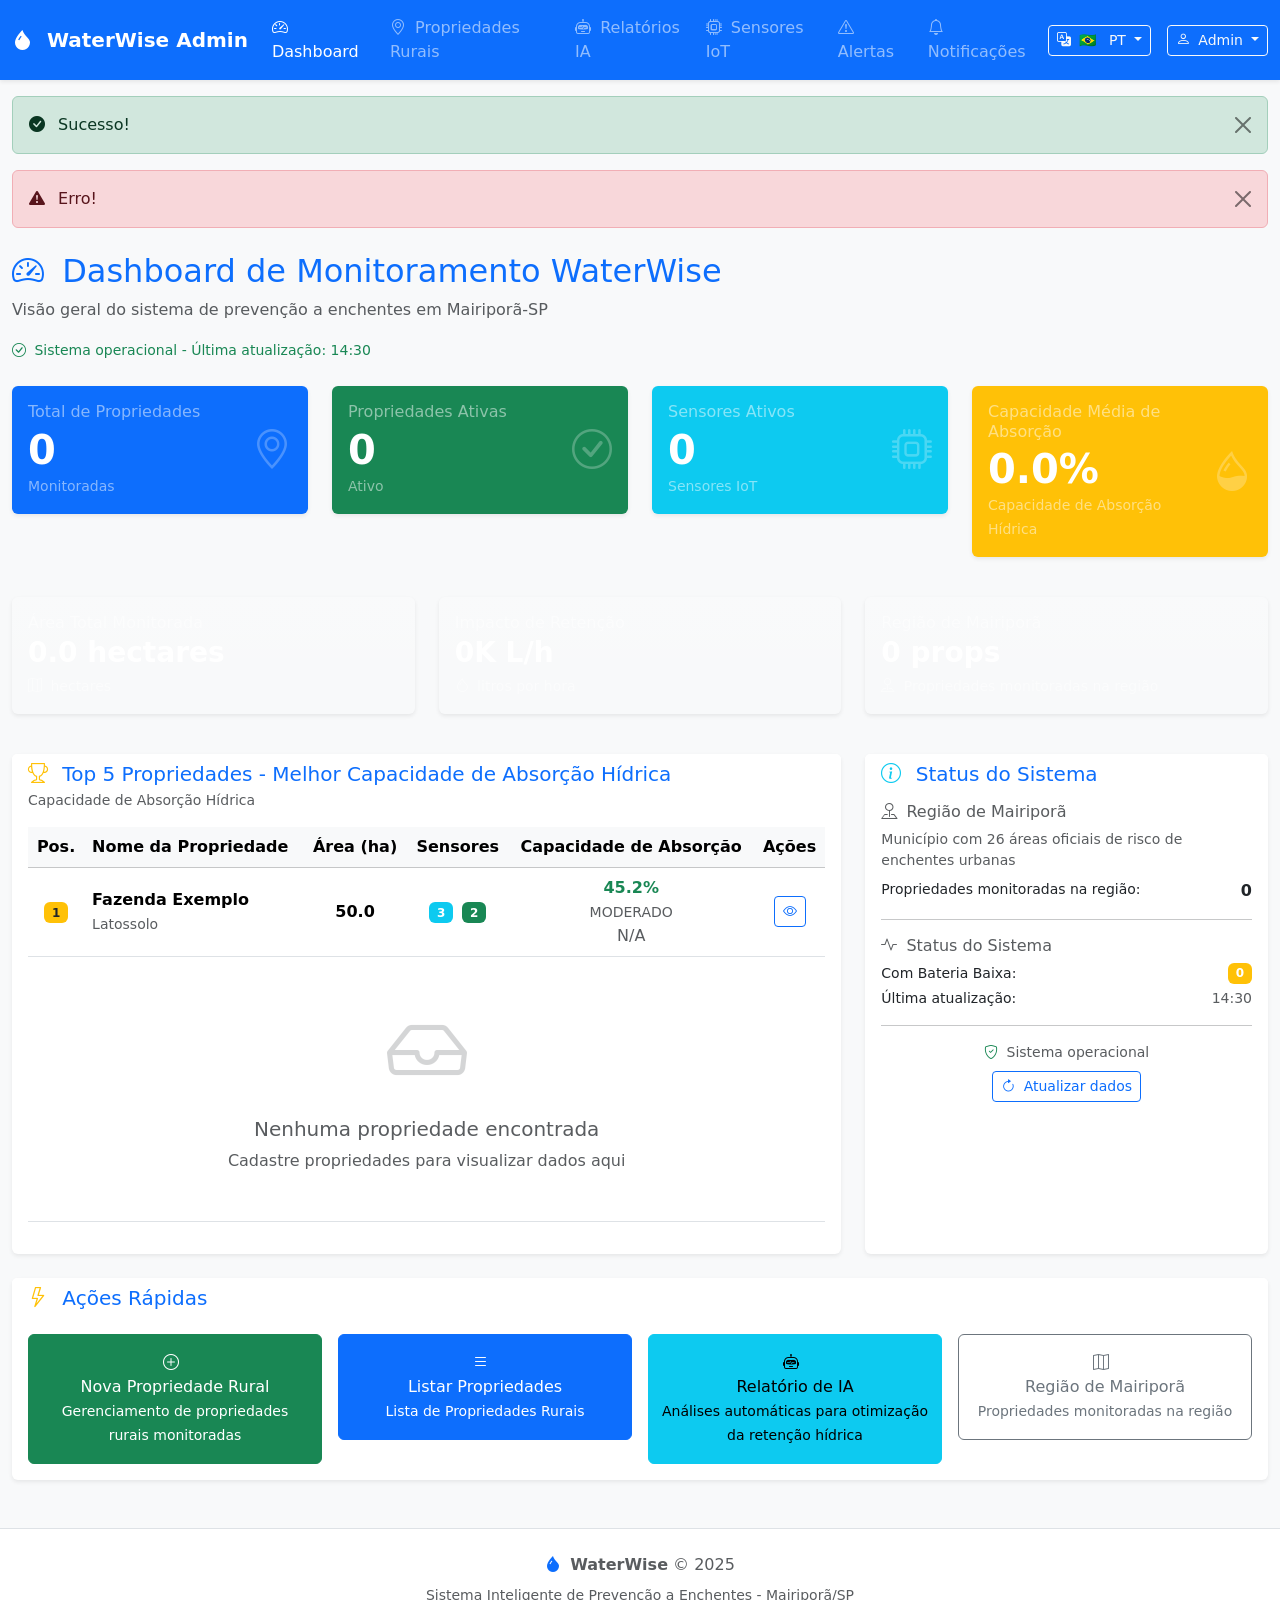
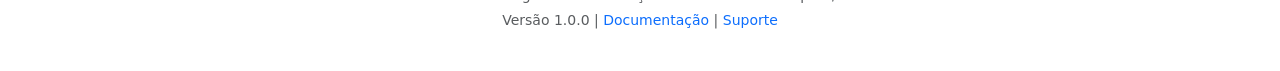
==== waterwise/src/main/resources/templates/dashboard/index.html @ 067bc0ae "First commit" ====
<!DOCTYPE html>
<html xmlns:th="http://www.thymeleaf.org">
<head>
    <link rel="icon" type="image/png" th:href="@{../static/assets/brand/waterwise-icone.png}">
    <meta charset="UTF-8">
    <meta name="viewport" content="width=device-width, initial-scale=1.0">
    <title>Dashboard - WaterWise</title>
    <meta name="description" content="Sistema de prevenção a enchentes">

    <!-- Bootstrap CSS -->
    <link href="https://cdn.jsdelivr.net/npm/bootstrap@5.3.0/dist/css/bootstrap.min.css" rel="stylesheet">
    <!-- Bootstrap Icons -->
    <link href="https://cdn.jsdelivr.net/npm/bootstrap-icons@1.10.0/font/bootstrap-icons.css" rel="stylesheet">
    <!-- Custom CSS -->
    <link th:href="@{/css/waterwise.css}" rel="stylesheet">
    <style>
        .navbar-brand { font-weight: bold; }
        .card { box-shadow: 0 0.125rem 0.25rem rgba(0, 0, 0, 0.075); }
        .badge-custom { font-size: 0.75em; }
        .table th { font-weight: 600; }
        footer { margin-top: 60px; }
        .language-flag { width: 20px; height: 15px; margin-right: 8px; }

    </style>
</head>
<body class="bg-light">

<!-- Navbar WaterWise -->
<nav class="navbar navbar-expand-lg navbar-dark bg-primary shadow-sm">
    <div class="container-fluid">
        <a class="navbar-brand" th:href="@{/admin/dashboard}" title="Sistema de prevenção a enchentes">
            <i class="bi bi-droplet-fill me-2"></i>
            <span>WaterWise Admin</span>
        </a>

        <button class="navbar-toggler" type="button" data-bs-toggle="collapse" data-bs-target="#navbarNav"
                aria-label="Menu principal">
            <span class="navbar-toggler-icon"></span>
        </button>

        <div class="collapse navbar-collapse" id="navbarNav">
            <ul class="navbar-nav me-auto">
                <li class="nav-item">
                    <a class="nav-link active" th:href="@{/admin/dashboard}" title="Dashboard principal">
                        <i class="bi bi-speedometer2 me-1"></i>
                        <span>Dashboard</span>
                    </a>
                </li>
                <li class="nav-item">
                    <a class="nav-link" th:href="@{/admin/propriedades}" title="Gerenciar propriedades rurais">
                        <i class="bi bi-geo-alt me-1"></i>
                        <span>Propriedades Rurais</span>
                    </a>
                </li>
                <li class="nav-item">
                    <a class="nav-link" th:href="@{/admin/relatorio-ia}" title="Relatórios de inteligência artificial">
                        <i class="bi bi-robot me-1"></i>
                        <span>Relatórios IA</span>
                    </a>
                </li>
                <li class="nav-item">
                    <a class="nav-link" th:href="@{/admin/sensores}" title="Gerenciar sensores IoT">
                        <i class="bi bi-cpu me-1"></i>
                        <span>Sensores IoT</span>
                    </a>
                </li>
                <li class="nav-item">
                    <a class="nav-link" th:href="@{/admin/alertas}" title="Sistema de alertas">
                        <i class="bi bi-exclamation-triangle me-1"></i>
                        <span>Alertas</span>
                    </a>
                </li>
                <li class="nav-item">
                    <a class="nav-link" th:href="@{/admin/notificacoes}" title="Notificações">
                        <i class="bi bi-bell me-1"></i>
                        <span>Notificações</span>
                    </a>
                </li>
            </ul>

            <!-- Seletor de idioma -->
            <div class="dropdown me-3">
                <button class="btn btn-outline-light btn-sm dropdown-toggle" type="button"
                        data-bs-toggle="dropdown" aria-label="Idioma">
                    <i class="bi bi-translate me-1"></i>
                    <span class="language-flag">🇧🇷</span>
                    <span>PT</span>
                </button>
                <ul class="dropdown-menu">
                    <li>
                        <a class="dropdown-item active" href="#">🇧🇷 Português</a>
                    </li>
                    <li>
                        <a class="dropdown-item" href="#">🇺🇸 English</a>
                    </li>
                </ul>
            </div>

            <!-- User menu -->
            <div class="dropdown">
                <button class="btn btn-outline-light btn-sm dropdown-toggle" type="button"
                        data-bs-toggle="dropdown" aria-label="Perfil do usuário">
                    <i class="bi bi-person me-1"></i>
                    <span>Admin</span>
                </button>
                <ul class="dropdown-menu dropdown-menu-end">
                    <li><h6 class="dropdown-header">Bem-vindo</h6></li>
                    <li><a class="dropdown-item" href="#">Perfil</a></li>
                    <li><a class="dropdown-item" href="#">Configurações</a></li>
                    <li><hr class="dropdown-divider"></li>
                    <li><a class="dropdown-item" th:href="@{/logout}">
                        <i class="bi bi-box-arrow-right me-1"></i>
                        <span>Sair</span>
                    </a></li>
                </ul>
            </div>
        </div>
    </div>
</nav>

<!-- Alert Messages -->
<div class="container-fluid mt-3" th:if="${sucesso} or ${erro}">
    <div class="alert alert-success alert-dismissible fade show" role="alert" th:if="${sucesso}">
        <i class="bi bi-check-circle-fill me-2"></i>
        <span th:text="${sucesso}">Sucesso!</span>
        <button type="button" class="btn-close" data-bs-dismiss="alert" aria-label="Fechar"></button>
    </div>

    <div class="alert alert-danger alert-dismissible fade show" role="alert" th:if="${erro}">
        <i class="bi bi-exclamation-triangle-fill me-2"></i>
        <span th:text="${erro}">Erro!</span>
        <button type="button" class="btn-close" data-bs-dismiss="alert" aria-label="Fechar"></button>
    </div>
</div>

<!-- Main Content -->
<main class="container-fluid mt-4" role="main">
    <!-- Page Header -->
    <div class="row mb-4">
        <div class="col">
            <h1 class="h2 text-primary">
                <i class="bi bi-speedometer2 me-2"></i>
                Dashboard de Monitoramento WaterWise
            </h1>
            <p class="text-muted">
                Visão geral do sistema de prevenção a enchentes em Mairiporã-SP
            </p>
            <small class="text-success">
                <i class="bi bi-check-circle me-1"></i>
                Sistema operacional -
                Última atualização:
                <span th:text="${#temporals.format(#temporals.createNow(), 'HH:mm')}">14:30</span>
            </small>
        </div>
    </div>

    <!-- Cards de Estatísticas Principais -->
    <div class="row mb-4">
        <div class="col-lg-3 col-md-6 mb-3">
            <div class="card border-0 bg-primary text-white">
                <div class="card-body">
                    <div class="d-flex justify-content-between align-items-center">
                        <div>
                            <h6 class="card-title text-white-50 mb-1">Total de Propriedades</h6>
                            <h2 class="display-6 mb-0 fw-bold" th:text="${estatisticas.totalPropriedades ?: 0}">0</h2>
                            <small class="text-white-50">Monitoradas</small>
                        </div>
                        <i class="bi bi-geo-alt display-6 text-white opacity-25"></i>
                    </div>
                </div>
            </div>
        </div>

        <div class="col-lg-3 col-md-6 mb-3">
            <div class="card border-0 bg-success text-white">
                <div class="card-body">
                    <div class="d-flex justify-content-between align-items-center">
                        <div>
                            <h6 class="card-title text-white-50 mb-1">Propriedades Ativas</h6>
                            <h2 class="display-6 mb-0 fw-bold" th:text="${estatisticas.propriedadesAtivas ?: 0}">0</h2>
                            <small class="text-white-50">Ativo</small>
                        </div>
                        <i class="bi bi-check-circle display-6 text-white opacity-25"></i>
                    </div>
                </div>
            </div>
        </div>

        <div class="col-lg-3 col-md-6 mb-3">
            <div class="card border-0 bg-info text-white">
                <div class="card-body">
                    <div class="d-flex justify-content-between align-items-center">
                        <div>
                            <h6 class="card-title text-white-50 mb-1">Sensores Ativos</h6>
                            <h2 class="display-6 mb-0 fw-bold" th:text="${estatisticas.sensoresAtivos ?: 0}">0</h2>
                            <small class="text-white-50">Sensores IoT</small>
                        </div>
                        <i class="bi bi-cpu display-6 text-white opacity-25"></i>
                    </div>
                </div>
            </div>
        </div>

        <div class="col-lg-3 col-md-6 mb-3">
            <div class="card border-0 bg-warning text-white">
                <div class="card-body">
                    <div class="d-flex justify-content-between align-items-center">
                        <div>
                            <h6 class="card-title text-white-50 mb-1">Capacidade Média de Absorção</h6>
                            <h2 class="display-6 mb-0 fw-bold"
                                th:text="|${#numbers.formatDecimal(estatisticas.capacidadeAbsorcaoMedia ?: 0, 1, 1)}%|">0.0%</h2>
                            <small class="text-white-50">Capacidade de Absorção Hídrica</small>
                        </div>
                        <i class="bi bi-droplet-half display-6 text-white opacity-25"></i>
                    </div>
                </div>
            </div>
        </div>
    </div>

    <!-- Cards Específicos WaterWise -->
    <div class="row mb-4">
        <div class="col-lg-4 col-md-6 mb-3">
            <div class="card border-0 bg-gradient text-white" style="background: linear-gradient(135deg, #667eea 0%, #764ba2 100%);">
                <div class="card-body">
                    <h6 class="card-title text-white-50 mb-1">Área Total Monitorada</h6>
                    <h3 class="mb-1 fw-bold" th:text="|${#numbers.formatDecimal(estatisticas.areaMonitoradaTotal ?: 0, 1, 1)} hectares|">0.0 hectares</h3>
                    <small class="text-white-50">
                        <i class="bi bi-map me-1"></i>
                        hectares
                    </small>
                </div>
            </div>
        </div>

        <div class="col-lg-4 col-md-6 mb-3">
            <div class="card border-0 bg-gradient text-white" style="background: linear-gradient(135deg, #f093fb 0%, #f5576c 100%);">
                <div class="card-body">
                    <h6 class="card-title text-white-50 mb-1">Impacto de Retenção</h6>
                    <h3 class="mb-1 fw-bold" th:text="|${#numbers.formatDecimal((estatisticas.impactoRetencaoTotal ?: 0)/1000, 1, 0)}K L/h|">0K L/h</h3>
                    <small class="text-white-50">
                        <i class="bi bi-droplet me-1"></i>
                        litros por hora
                    </small>
                </div>
            </div>
        </div>

        <div class="col-lg-4 col-md-6 mb-3">
            <div class="card border-0 bg-gradient text-white" style="background: linear-gradient(135deg, #4facfe 0%, #00f2fe 100%);">
                <div class="card-body">
                    <h6 class="card-title text-white-50 mb-1">Região de Mairiporã</h6>
                    <h3 class="mb-1 fw-bold" th:text="|${estatisticas.regiaoMairipora ?: 0} props|">0 props</h3>
                    <small class="text-white-50">
                        <i class="bi bi-pin-map me-1"></i>
                        Propriedades monitoradas na região
                    </small>
                </div>
            </div>
        </div>
    </div>

    <!-- Top 5 Propriedades -->
    <div class="row">
        <div class="col-lg-8 mb-4">
            <div class="card border-0 shadow-sm">
                <div class="card-header bg-white border-0 pb-0">
                    <h5 class="card-title mb-0 text-primary">
                        <i class="bi bi-trophy text-warning me-2"></i>
                        Top 5 Propriedades - Melhor Capacidade de Absorção Hídrica
                    </h5>
                    <p class="text-muted small mb-0 mt-1">
                        Capacidade de Absorção Hídrica
                    </p>
                </div>
                <div class="card-body">
                    <div class="table-responsive">
                        <table class="table table-hover align-middle">
                            <thead class="table-light">
                            <tr>
                                <th class="text-center">Pos.</th>
                                <th>Nome da Propriedade</th>
                                <th class="text-center">Área (ha)</th>
                                <th class="text-center">Sensores</th>
                                <th class="text-center">Capacidade de Absorção</th>
                                <th class="text-center">Ações</th>
                            </tr>
                            </thead>
                            <tbody>
                            <tr th:each="prop, iter : ${propriedades}">
                                <td class="text-center">
                                    <span class="badge bg-warning text-dark fw-bold" th:text="${iter.index + 1}">1</span>
                                </td>
                                <td>
                                    <div>
                                        <strong th:text="${prop.nomePropriedade}">Fazenda Exemplo</strong>
                                        <br>
                                        <small class="text-muted" th:text="${prop.tipoSolo ?: 'Não informado'}">Latossolo</small>
                                    </div>
                                </td>
                                <td class="text-center">
                                    <span class="fw-bold" th:text="${#numbers.formatDecimal(prop.areaHectares ?: 0, 1, 1)}">50.0</span>
                                </td>
                                <td class="text-center">
                                    <span class="badge bg-info" th:text="${prop.totalSensores ?: 0}">3</span>
                                    <span class="badge bg-success ms-1" th:text="${prop.sensoresAtivos ?: 0}">2</span>
                                </td>
                                <td class="text-center">
                                    <div th:if="${prop.nivelDegradacao != null and prop.nivelDegradacao.capacidadeAbsorcaoPercentual != null}">
                                        <span class="text-success fw-bold"
                                              th:text="|${#numbers.formatDecimal(prop.nivelDegradacao.capacidadeAbsorcaoPercentual, 1, 1)}%|">45.2%</span>
                                        <br>
                                        <small class="text-muted" th:text="${prop.nivelDegradacao.codigoDegradacao ?: 'N/A'}">MODERADO</small>
                                    </div>
                                    <span th:unless="${prop.nivelDegradacao != null and prop.nivelDegradacao.capacidadeAbsorcaoPercentual != null}" class="text-muted">N/A</span>
                                </td>
                                <td class="text-center">
                                    <a th:href="@{/admin/propriedades/{id}(id=${prop.idPropriedade})}"
                                       class="btn btn-sm btn-outline-primary" title="Ver">
                                        <i class="bi bi-eye"></i>
                                    </a>
                                </td>
                            </tr>
                            <tr th:if="${#lists.isEmpty(propriedades)}">
                                <td colspan="6" class="text-center text-muted py-5">
                                    <i class="bi bi-inbox display-1 d-block mb-3 opacity-25"></i>
                                    <h5 class="text-muted">Nenhuma propriedade encontrada</h5>
                                    <p class="mb-0">Cadastre propriedades para visualizar dados aqui</p>
                                </td>
                            </tr>
                            </tbody>
                        </table>
                    </div>
                </div>
            </div>
        </div>

        <!-- Informações do Sistema -->
        <div class="col-lg-4 mb-4">
            <div class="card border-0 shadow-sm h-100">
                <div class="card-header bg-white border-0 pb-0">
                    <h5 class="card-title mb-0 text-primary">
                        <i class="bi bi-info-circle text-info me-2"></i>
                        Status do Sistema
                    </h5>
                </div>
                <div class="card-body">
                    <div class="mb-3">
                        <h6 class="text-muted mb-2">
                            <i class="bi bi-pin-map me-1"></i>
                            Região de Mairiporã
                        </h6>
                        <p class="small text-muted mb-2">
                            Município com 26 áreas oficiais de risco de enchentes urbanas
                        </p>
                        <div class="d-flex justify-content-between">
                            <span class="small">Propriedades monitoradas na região:</span>
                            <strong th:text="${estatisticas.regiaoMairipora ?: 0}">0</strong>
                        </div>
                    </div>

                    <hr>

                    <div class="mb-3">
                        <h6 class="text-muted mb-2">
                            <i class="bi bi-activity me-1"></i>
                            Status do Sistema
                        </h6>
                        <div class="d-flex justify-content-between mb-1">
                            <span class="small">Com Bateria Baixa:</span>
                            <span class="badge bg-warning" th:text="${estatisticas.sensoresBateriaBaixa ?: 0}">0</span>
                        </div>
                        <div class="d-flex justify-content-between mb-1">
                            <span class="small">Última atualização:</span>
                            <span class="small text-muted" th:text="${#temporals.format(#temporals.createNow(), 'HH:mm')}">14:30</span>
                        </div>
                    </div>

                    <hr>

                    <div class="text-center">
                        <p class="small text-muted mb-2">
                            <i class="bi bi-shield-check text-success me-1"></i>
                            Sistema operacional
                        </p>
                        <button onclick="location.reload()" class="btn btn-outline-primary btn-sm">
                            <i class="bi bi-arrow-clockwise me-1"></i>
                            Atualizar dados
                        </button>
                    </div>
                </div>
            </div>
        </div>
    </div>

    <!-- Ações Rápidas -->
    <div class="row">
        <div class="col-12">
            <div class="card border-0 shadow-sm">
                <div class="card-header bg-white border-0">
                    <h5 class="card-title mb-0 text-primary">
                        <i class="bi bi-lightning text-warning me-2"></i>
                        Ações Rápidas
                    </h5>
                </div>
                <div class="card-body">
                    <div class="row g-3">
                        <div class="col-lg-3 col-md-6">
                            <a th:href="@{/admin/propriedades/novo}" class="btn btn-success w-100 py-3">
                                <i class="bi bi-plus-circle me-2"></i>
                                <div>
                                    Nova Propriedade Rural
                                    <br><small>Gerenciamento de propriedades rurais monitoradas</small>
                                </div>
                            </a>
                        </div>
                        <div class="col-lg-3 col-md-6">
                            <a th:href="@{/admin/propriedades}" class="btn btn-primary w-100 py-3">
                                <i class="bi bi-list me-2"></i>
                                <div>
                                    Listar Propriedades
                                    <br><small>Lista de Propriedades Rurais</small>
                                </div>
                            </a>
                        </div>
                        <div class="col-lg-3 col-md-6">
                            <a th:href="@{/admin/relatorio-ia}" class="btn btn-info w-100 py-3">
                                <i class="bi bi-robot me-2"></i>
                                <div>
                                    Relatório de IA
                                    <br><small>Análises automáticas para otimização da retenção hídrica</small>
                                </div>
                            </a>
                        </div>
                        <div class="col-lg-3 col-md-6">
                            <a th:href="@{/admin/propriedades/regiao/mairipora}" class="btn btn-outline-secondary w-100 py-3">
                                <i class="bi bi-map me-2"></i>
                                <div>
                                    Região de Mairiporã
                                    <br><small>Propriedades monitoradas na região</small>
                                </div>
                            </a>
                        </div>
                    </div>
                </div>
            </div>
        </div>
    </div>
</main>

<!-- Footer -->
<footer class="bg-white border-top mt-5 py-4">
    <div class="container text-center">
        <div class="row">
            <div class="col-12">
                <p class="text-muted mb-2">
                    <i class="bi bi-droplet-fill text-primary me-1"></i>
                    <strong>WaterWise</strong>
                    <span>© 2025</span>
                </p>
                <p class="text-muted small mb-0">
                    <span>Sistema Inteligente de Prevenção a Enchentes - Mairiporã/SP</span>
                </p>
                <p class="text-muted small mt-1">
                    <span>Versão 1.0.0</span> |
                    <a href="#" class="text-decoration-none">Documentação</a> |
                    <a href="#" class="text-decoration-none">Suporte</a>
                </p>
            </div>
        </div>
    </div>
</footer>

<!-- Bootstrap JS -->
<script src="https://cdn.jsdelivr.net/npm/bootstrap@5.3.0/dist/js/bootstrap.bundle.min.js"></script>
<!-- Custom JS -->
<script th:src="@{/js/main.js}"></script>

<!-- JavaScript -->
<script>
    // Mensagens JavaScript
    window.i18n = {
        'message.confirmacao': 'Confirmar operação?',
        'message.loading': 'Carregando...',
        'message.erro.conexao': 'Erro de conexão',
        'action.confirmar': 'Confirmar',
        'action.cancelar': 'Cancelar'
    };
</script>

</body>
</html>
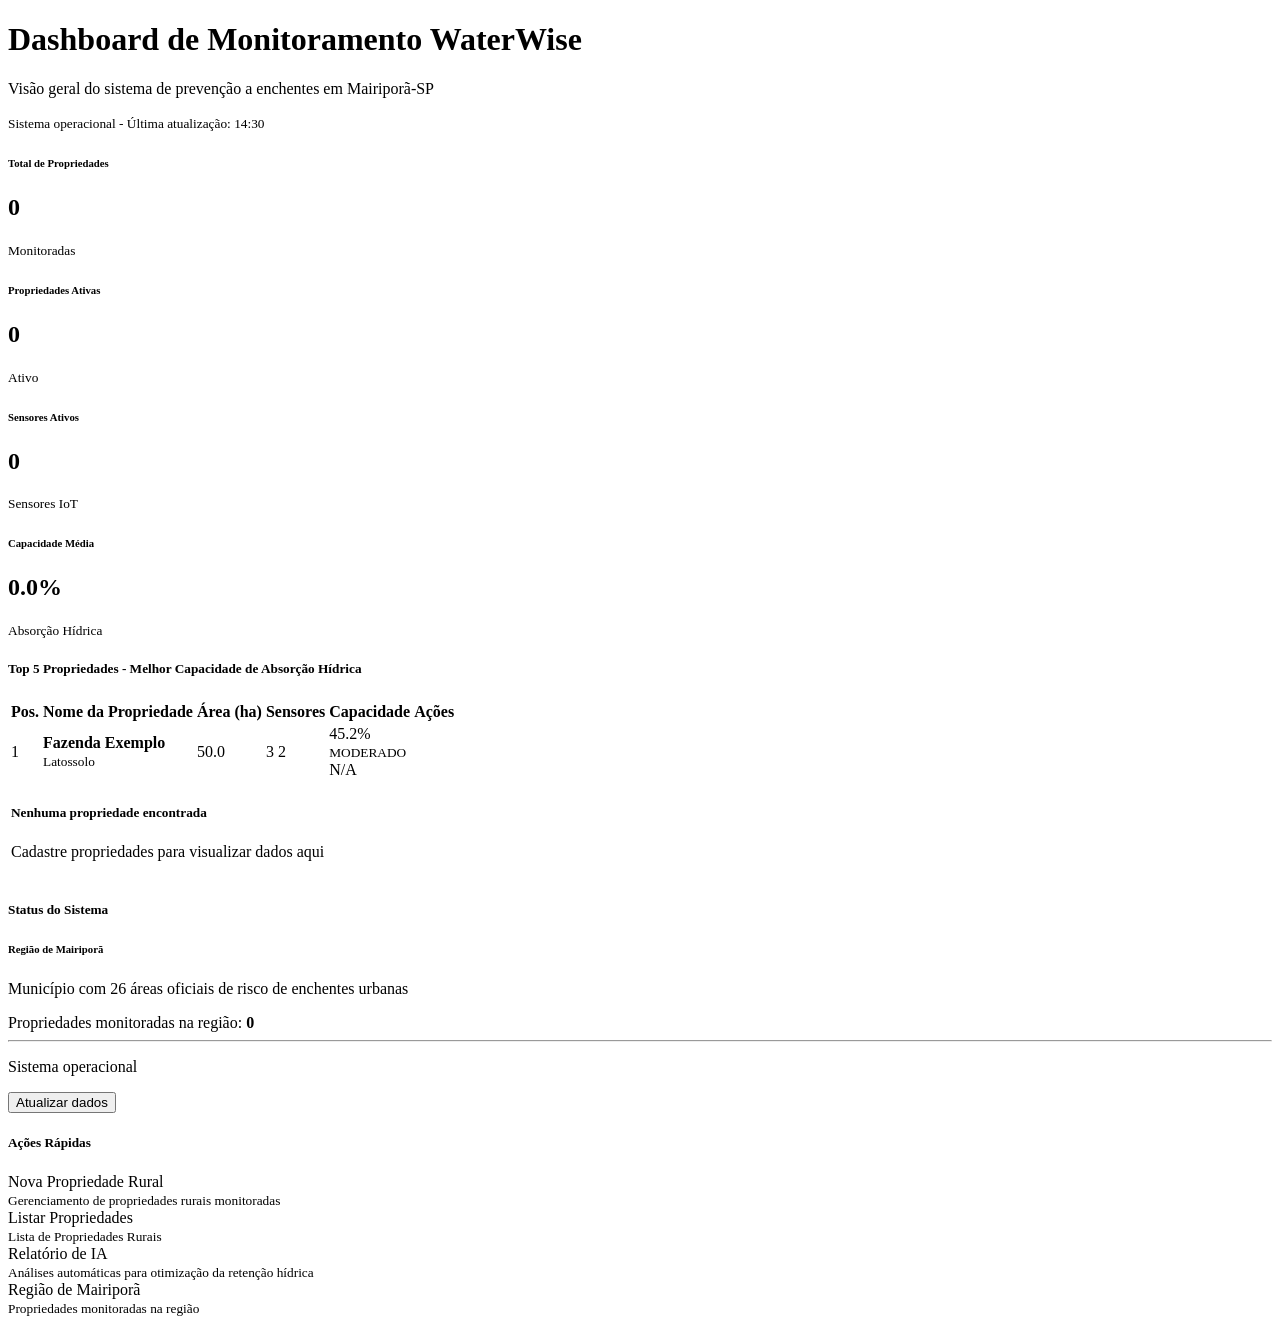
==== commit 20dea52d: "update 1" ====
--- a/waterwise/src/main/resources/templates/dashboard/index.html
+++ b/waterwise/src/main/resources/templates/dashboard/index.html
@@ -1,140 +1,13 @@
 <!DOCTYPE html>
-<html xmlns:th="http://www.thymeleaf.org">
+<html xmlns:th="http://www.thymeleaf.org"
+      xmlns:layout="http://www.ultraq.net.nz/thymeleaf/layout"
+      layout:decorate="~{layouts/base}">
+
 <head>
-    <link rel="icon" type="image/png" th:href="@{../static/assets/brand/waterwise-icone.png}">
-    <meta charset="UTF-8">
-    <meta name="viewport" content="width=device-width, initial-scale=1.0">
-    <title>Dashboard - WaterWise</title>
-    <meta name="description" content="Sistema de prevenção a enchentes">
-
-    <!-- Bootstrap CSS -->
-    <link href="https://cdn.jsdelivr.net/npm/bootstrap@5.3.0/dist/css/bootstrap.min.css" rel="stylesheet">
-    <!-- Bootstrap Icons -->
-    <link href="https://cdn.jsdelivr.net/npm/bootstrap-icons@1.10.0/font/bootstrap-icons.css" rel="stylesheet">
-    <!-- Custom CSS -->
-    <link th:href="@{/css/waterwise.css}" rel="stylesheet">
-    <style>
-        .navbar-brand { font-weight: bold; }
-        .card { box-shadow: 0 0.125rem 0.25rem rgba(0, 0, 0, 0.075); }
-        .badge-custom { font-size: 0.75em; }
-        .table th { font-weight: 600; }
-        footer { margin-top: 60px; }
-        .language-flag { width: 20px; height: 15px; margin-right: 8px; }
-
-    </style>
+    <title>Dashboard</title>
 </head>
-<body class="bg-light">
-
-<!-- Navbar WaterWise -->
-<nav class="navbar navbar-expand-lg navbar-dark bg-primary shadow-sm">
-    <div class="container-fluid">
-        <a class="navbar-brand" th:href="@{/admin/dashboard}" title="Sistema de prevenção a enchentes">
-            <i class="bi bi-droplet-fill me-2"></i>
-            <span>WaterWise Admin</span>
-        </a>
-
-        <button class="navbar-toggler" type="button" data-bs-toggle="collapse" data-bs-target="#navbarNav"
-                aria-label="Menu principal">
-            <span class="navbar-toggler-icon"></span>
-        </button>
-
-        <div class="collapse navbar-collapse" id="navbarNav">
-            <ul class="navbar-nav me-auto">
-                <li class="nav-item">
-                    <a class="nav-link active" th:href="@{/admin/dashboard}" title="Dashboard principal">
-                        <i class="bi bi-speedometer2 me-1"></i>
-                        <span>Dashboard</span>
-                    </a>
-                </li>
-                <li class="nav-item">
-                    <a class="nav-link" th:href="@{/admin/propriedades}" title="Gerenciar propriedades rurais">
-                        <i class="bi bi-geo-alt me-1"></i>
-                        <span>Propriedades Rurais</span>
-                    </a>
-                </li>
-                <li class="nav-item">
-                    <a class="nav-link" th:href="@{/admin/relatorio-ia}" title="Relatórios de inteligência artificial">
-                        <i class="bi bi-robot me-1"></i>
-                        <span>Relatórios IA</span>
-                    </a>
-                </li>
-                <li class="nav-item">
-                    <a class="nav-link" th:href="@{/admin/sensores}" title="Gerenciar sensores IoT">
-                        <i class="bi bi-cpu me-1"></i>
-                        <span>Sensores IoT</span>
-                    </a>
-                </li>
-                <li class="nav-item">
-                    <a class="nav-link" th:href="@{/admin/alertas}" title="Sistema de alertas">
-                        <i class="bi bi-exclamation-triangle me-1"></i>
-                        <span>Alertas</span>
-                    </a>
-                </li>
-                <li class="nav-item">
-                    <a class="nav-link" th:href="@{/admin/notificacoes}" title="Notificações">
-                        <i class="bi bi-bell me-1"></i>
-                        <span>Notificações</span>
-                    </a>
-                </li>
-            </ul>
-
-            <!-- Seletor de idioma -->
-            <div class="dropdown me-3">
-                <button class="btn btn-outline-light btn-sm dropdown-toggle" type="button"
-                        data-bs-toggle="dropdown" aria-label="Idioma">
-                    <i class="bi bi-translate me-1"></i>
-                    <span class="language-flag">🇧🇷</span>
-                    <span>PT</span>
-                </button>
-                <ul class="dropdown-menu">
-                    <li>
-                        <a class="dropdown-item active" href="#">🇧🇷 Português</a>
-                    </li>
-                    <li>
-                        <a class="dropdown-item" href="#">🇺🇸 English</a>
-                    </li>
-                </ul>
-            </div>
-
-            <!-- User menu -->
-            <div class="dropdown">
-                <button class="btn btn-outline-light btn-sm dropdown-toggle" type="button"
-                        data-bs-toggle="dropdown" aria-label="Perfil do usuário">
-                    <i class="bi bi-person me-1"></i>
-                    <span>Admin</span>
-                </button>
-                <ul class="dropdown-menu dropdown-menu-end">
-                    <li><h6 class="dropdown-header">Bem-vindo</h6></li>
-                    <li><a class="dropdown-item" href="#">Perfil</a></li>
-                    <li><a class="dropdown-item" href="#">Configurações</a></li>
-                    <li><hr class="dropdown-divider"></li>
-                    <li><a class="dropdown-item" th:href="@{/logout}">
-                        <i class="bi bi-box-arrow-right me-1"></i>
-                        <span>Sair</span>
-                    </a></li>
-                </ul>
-            </div>
-        </div>
-    </div>
-</nav>
-
-<!-- Alert Messages -->
-<div class="container-fluid mt-3" th:if="${sucesso} or ${erro}">
-    <div class="alert alert-success alert-dismissible fade show" role="alert" th:if="${sucesso}">
-        <i class="bi bi-check-circle-fill me-2"></i>
-        <span th:text="${sucesso}">Sucesso!</span>
-        <button type="button" class="btn-close" data-bs-dismiss="alert" aria-label="Fechar"></button>
-    </div>
-
-    <div class="alert alert-danger alert-dismissible fade show" role="alert" th:if="${erro}">
-        <i class="bi bi-exclamation-triangle-fill me-2"></i>
-        <span th:text="${erro}">Erro!</span>
-        <button type="button" class="btn-close" data-bs-dismiss="alert" aria-label="Fechar"></button>
-    </div>
-</div>
-
-<!-- Main Content -->
-<main class="container-fluid mt-4" role="main">
+
+<div layout:fragment="content">
     <!-- Page Header -->
     <div class="row mb-4">
         <div class="col">
@@ -206,55 +79,13 @@
                 <div class="card-body">
                     <div class="d-flex justify-content-between align-items-center">
                         <div>
-                            <h6 class="card-title text-white-50 mb-1">Capacidade Média de Absorção</h6>
+                            <h6 class="card-title text-white-50 mb-1">Capacidade Média</h6>
                             <h2 class="display-6 mb-0 fw-bold"
                                 th:text="|${#numbers.formatDecimal(estatisticas.capacidadeAbsorcaoMedia ?: 0, 1, 1)}%|">0.0%</h2>
-                            <small class="text-white-50">Capacidade de Absorção Hídrica</small>
+                            <small class="text-white-50">Absorção Hídrica</small>
                         </div>
                         <i class="bi bi-droplet-half display-6 text-white opacity-25"></i>
                     </div>
-                </div>
-            </div>
-        </div>
-    </div>
-
-    <!-- Cards Específicos WaterWise -->
-    <div class="row mb-4">
-        <div class="col-lg-4 col-md-6 mb-3">
-            <div class="card border-0 bg-gradient text-white" style="background: linear-gradient(135deg, #667eea 0%, #764ba2 100%);">
-                <div class="card-body">
-                    <h6 class="card-title text-white-50 mb-1">Área Total Monitorada</h6>
-                    <h3 class="mb-1 fw-bold" th:text="|${#numbers.formatDecimal(estatisticas.areaMonitoradaTotal ?: 0, 1, 1)} hectares|">0.0 hectares</h3>
-                    <small class="text-white-50">
-                        <i class="bi bi-map me-1"></i>
-                        hectares
-                    </small>
-                </div>
-            </div>
-        </div>
-
-        <div class="col-lg-4 col-md-6 mb-3">
-            <div class="card border-0 bg-gradient text-white" style="background: linear-gradient(135deg, #f093fb 0%, #f5576c 100%);">
-                <div class="card-body">
-                    <h6 class="card-title text-white-50 mb-1">Impacto de Retenção</h6>
-                    <h3 class="mb-1 fw-bold" th:text="|${#numbers.formatDecimal((estatisticas.impactoRetencaoTotal ?: 0)/1000, 1, 0)}K L/h|">0K L/h</h3>
-                    <small class="text-white-50">
-                        <i class="bi bi-droplet me-1"></i>
-                        litros por hora
-                    </small>
-                </div>
-            </div>
-        </div>
-
-        <div class="col-lg-4 col-md-6 mb-3">
-            <div class="card border-0 bg-gradient text-white" style="background: linear-gradient(135deg, #4facfe 0%, #00f2fe 100%);">
-                <div class="card-body">
-                    <h6 class="card-title text-white-50 mb-1">Região de Mairiporã</h6>
-                    <h3 class="mb-1 fw-bold" th:text="|${estatisticas.regiaoMairipora ?: 0} props|">0 props</h3>
-                    <small class="text-white-50">
-                        <i class="bi bi-pin-map me-1"></i>
-                        Propriedades monitoradas na região
-                    </small>
                 </div>
             </div>
         </div>
@@ -269,9 +100,6 @@
                         <i class="bi bi-trophy text-warning me-2"></i>
                         Top 5 Propriedades - Melhor Capacidade de Absorção Hídrica
                     </h5>
-                    <p class="text-muted small mb-0 mt-1">
-                        Capacidade de Absorção Hídrica
-                    </p>
                 </div>
                 <div class="card-body">
                     <div class="table-responsive">
@@ -282,7 +110,7 @@
                                 <th>Nome da Propriedade</th>
                                 <th class="text-center">Área (ha)</th>
                                 <th class="text-center">Sensores</th>
-                                <th class="text-center">Capacidade de Absorção</th>
+                                <th class="text-center">Capacidade</th>
                                 <th class="text-center">Ações</th>
                             </tr>
                             </thead>
@@ -306,13 +134,13 @@
                                     <span class="badge bg-success ms-1" th:text="${prop.sensoresAtivos ?: 0}">2</span>
                                 </td>
                                 <td class="text-center">
-                                    <div th:if="${prop.nivelDegradacao != null and prop.nivelDegradacao.capacidadeAbsorcaoPercentual != null}">
+                                    <div th:if="${prop.nivelDegradacao?.capacidadeAbsorcaoPercentual != null}">
                                         <span class="text-success fw-bold"
                                               th:text="|${#numbers.formatDecimal(prop.nivelDegradacao.capacidadeAbsorcaoPercentual, 1, 1)}%|">45.2%</span>
                                         <br>
                                         <small class="text-muted" th:text="${prop.nivelDegradacao.codigoDegradacao ?: 'N/A'}">MODERADO</small>
                                     </div>
-                                    <span th:unless="${prop.nivelDegradacao != null and prop.nivelDegradacao.capacidadeAbsorcaoPercentual != null}" class="text-muted">N/A</span>
+                                    <span th:unless="${prop.nivelDegradacao?.capacidadeAbsorcaoPercentual != null}" class="text-muted">N/A</span>
                                 </td>
                                 <td class="text-center">
                                     <a th:href="@{/admin/propriedades/{id}(id=${prop.idPropriedade})}"
@@ -335,7 +163,7 @@
             </div>
         </div>
 
-        <!-- Informações do Sistema -->
+        <!-- Sidebar - Informações do Sistema -->
         <div class="col-lg-4 mb-4">
             <div class="card border-0 shadow-sm h-100">
                 <div class="card-header bg-white border-0 pb-0">
@@ -361,23 +189,6 @@
 
                     <hr>
 
-                    <div class="mb-3">
-                        <h6 class="text-muted mb-2">
-                            <i class="bi bi-activity me-1"></i>
-                            Status do Sistema
-                        </h6>
-                        <div class="d-flex justify-content-between mb-1">
-                            <span class="small">Com Bateria Baixa:</span>
-                            <span class="badge bg-warning" th:text="${estatisticas.sensoresBateriaBaixa ?: 0}">0</span>
-                        </div>
-                        <div class="d-flex justify-content-between mb-1">
-                            <span class="small">Última atualização:</span>
-                            <span class="small text-muted" th:text="${#temporals.format(#temporals.createNow(), 'HH:mm')}">14:30</span>
-                        </div>
-                    </div>
-
-                    <hr>
-
                     <div class="text-center">
                         <p class="small text-muted mb-2">
                             <i class="bi bi-shield-check text-success me-1"></i>
@@ -446,47 +257,6 @@
             </div>
         </div>
     </div>
-</main>
-
-<!-- Footer -->
-<footer class="bg-white border-top mt-5 py-4">
-    <div class="container text-center">
-        <div class="row">
-            <div class="col-12">
-                <p class="text-muted mb-2">
-                    <i class="bi bi-droplet-fill text-primary me-1"></i>
-                    <strong>WaterWise</strong>
-                    <span>© 2025</span>
-                </p>
-                <p class="text-muted small mb-0">
-                    <span>Sistema Inteligente de Prevenção a Enchentes - Mairiporã/SP</span>
-                </p>
-                <p class="text-muted small mt-1">
-                    <span>Versão 1.0.0</span> |
-                    <a href="#" class="text-decoration-none">Documentação</a> |
-                    <a href="#" class="text-decoration-none">Suporte</a>
-                </p>
-            </div>
-        </div>
-    </div>
-</footer>
-
-<!-- Bootstrap JS -->
-<script src="https://cdn.jsdelivr.net/npm/bootstrap@5.3.0/dist/js/bootstrap.bundle.min.js"></script>
-<!-- Custom JS -->
-<script th:src="@{/js/main.js}"></script>
-
-<!-- JavaScript -->
-<script>
-    // Mensagens JavaScript
-    window.i18n = {
-        'message.confirmacao': 'Confirmar operação?',
-        'message.loading': 'Carregando...',
-        'message.erro.conexao': 'Erro de conexão',
-        'action.confirmar': 'Confirmar',
-        'action.cancelar': 'Cancelar'
-    };
-</script>
-
-</body>
+</div>
+
 </html>
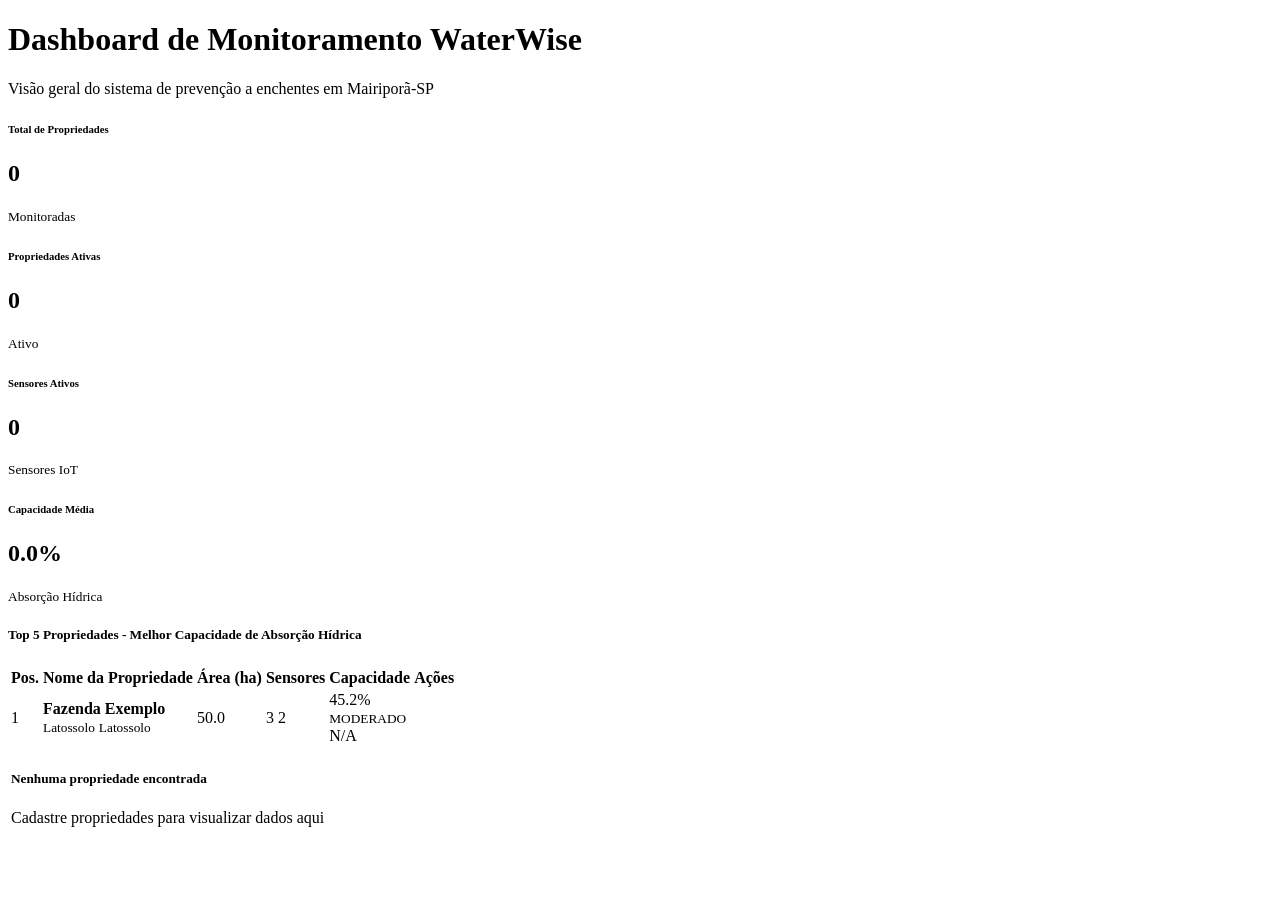
==== commit a7d3996f: "update 3" ====
--- a/waterwise/src/main/resources/templates/dashboard/index.html
+++ b/waterwise/src/main/resources/templates/dashboard/index.html
@@ -4,7 +4,7 @@
       layout:decorate="~{layouts/base}">
 
 <head>
-    <title>Dashboard</title>
+    <title th:text="#{nav.dashboard}">Dashboard</title>
 </head>
 
 <div layout:fragment="content">
@@ -13,17 +13,11 @@
         <div class="col">
             <h1 class="h2 text-primary">
                 <i class="bi bi-speedometer2 me-2"></i>
-                Dashboard de Monitoramento WaterWise
+                <span th:text="#{dashboard.titulo}">Dashboard de Monitoramento WaterWise</span>
             </h1>
-            <p class="text-muted">
+            <p class="text-muted" th:text="#{dashboard.descricao}">
                 Visão geral do sistema de prevenção a enchentes em Mairiporã-SP
             </p>
-            <small class="text-success">
-                <i class="bi bi-check-circle me-1"></i>
-                Sistema operacional -
-                Última atualização:
-                <span th:text="${#temporals.format(#temporals.createNow(), 'HH:mm')}">14:30</span>
-            </small>
         </div>
     </div>
 
@@ -34,9 +28,9 @@
                 <div class="card-body">
                     <div class="d-flex justify-content-between align-items-center">
                         <div>
-                            <h6 class="card-title text-white-50 mb-1">Total de Propriedades</h6>
+                            <h6 class="card-title text-white-50 mb-1" th:text="#{dashboard.total.propriedades}">Total de Propriedades</h6>
                             <h2 class="display-6 mb-0 fw-bold" th:text="${estatisticas.totalPropriedades ?: 0}">0</h2>
-                            <small class="text-white-50">Monitoradas</small>
+                            <small class="text-white-50" th:text="#{dashboard.monitoradas}">Monitoradas</small>
                         </div>
                         <i class="bi bi-geo-alt display-6 text-white opacity-25"></i>
                     </div>
@@ -49,9 +43,9 @@
                 <div class="card-body">
                     <div class="d-flex justify-content-between align-items-center">
                         <div>
-                            <h6 class="card-title text-white-50 mb-1">Propriedades Ativas</h6>
+                            <h6 class="card-title text-white-50 mb-1" th:text="#{dashboard.propriedades.ativas}">Propriedades Ativas</h6>
                             <h2 class="display-6 mb-0 fw-bold" th:text="${estatisticas.propriedadesAtivas ?: 0}">0</h2>
-                            <small class="text-white-50">Ativo</small>
+                            <small class="text-white-50" th:text="#{dashboard.ativo}">Ativo</small>
                         </div>
                         <i class="bi bi-check-circle display-6 text-white opacity-25"></i>
                     </div>
@@ -64,9 +58,9 @@
                 <div class="card-body">
                     <div class="d-flex justify-content-between align-items-center">
                         <div>
-                            <h6 class="card-title text-white-50 mb-1">Sensores Ativos</h6>
+                            <h6 class="card-title text-white-50 mb-1" th:text="#{dashboard.sensores.ativos}">Sensores Ativos</h6>
                             <h2 class="display-6 mb-0 fw-bold" th:text="${estatisticas.sensoresAtivos ?: 0}">0</h2>
-                            <small class="text-white-50">Sensores IoT</small>
+                            <small class="text-white-50" th:text="#{dashboard.sensores.iot}">Sensores IoT</small>
                         </div>
                         <i class="bi bi-cpu display-6 text-white opacity-25"></i>
                     </div>
@@ -79,10 +73,10 @@
                 <div class="card-body">
                     <div class="d-flex justify-content-between align-items-center">
                         <div>
-                            <h6 class="card-title text-white-50 mb-1">Capacidade Média</h6>
+                            <h6 class="card-title text-white-50 mb-1" th:text="#{dashboard.capacidade.media}">Capacidade Média</h6>
                             <h2 class="display-6 mb-0 fw-bold"
                                 th:text="|${#numbers.formatDecimal(estatisticas.capacidadeAbsorcaoMedia ?: 0, 1, 1)}%|">0.0%</h2>
-                            <small class="text-white-50">Absorção Hídrica</small>
+                            <small class="text-white-50" th:text="#{dashboard.absorcao.hidrica}">Absorção Hídrica</small>
                         </div>
                         <i class="bi bi-droplet-half display-6 text-white opacity-25"></i>
                     </div>
@@ -93,12 +87,12 @@
 
     <!-- Top 5 Propriedades -->
     <div class="row">
-        <div class="col-lg-8 mb-4">
+        <div class="mb-4">
             <div class="card border-0 shadow-sm">
                 <div class="card-header bg-white border-0 pb-0">
                     <h5 class="card-title mb-0 text-primary">
                         <i class="bi bi-trophy text-warning me-2"></i>
-                        Top 5 Propriedades - Melhor Capacidade de Absorção Hídrica
+                        <span th:text="#{dashboard.top5.propriedades}">Top 5 Propriedades - Melhor Capacidade de Absorção Hídrica</span>
                     </h5>
                 </div>
                 <div class="card-body">
@@ -107,11 +101,11 @@
                             <thead class="table-light">
                             <tr>
                                 <th class="text-center">Pos.</th>
-                                <th>Nome da Propriedade</th>
-                                <th class="text-center">Área (ha)</th>
-                                <th class="text-center">Sensores</th>
-                                <th class="text-center">Capacidade</th>
-                                <th class="text-center">Ações</th>
+                                <th th:text="#{propriedades.nome}">Nome da Propriedade</th>
+                                <th class="text-center" th:text="#{propriedades.area.ha}">Área (ha)</th>
+                                <th class="text-center" th:text="#{propriedades.sensores}">Sensores</th>
+                                <th class="text-center" th:text="#{capacidade}">Capacidade</th>
+                                <th class="text-center" th:text="#{propriedades.acoes}">Ações</th>
                             </tr>
                             </thead>
                             <tbody>
@@ -123,7 +117,8 @@
                                     <div>
                                         <strong th:text="${prop.nomePropriedade}">Fazenda Exemplo</strong>
                                         <br>
-                                        <small class="text-muted" th:text="${prop.tipoSolo ?: 'Não informado'}">Latossolo</small>
+                                        <small class="text-muted" th:text="${prop.tipoSolo}" th:if="${prop.tipoSolo}">Latossolo</small>
+                                        <small class="text-muted" th:text="#{msg.nao.informado}" th:if="!${prop.tipoSolo}">Latossolo</small>
                                     </div>
                                 </td>
                                 <td class="text-center">
@@ -163,55 +158,16 @@
             </div>
         </div>
 
-        <!-- Sidebar - Informações do Sistema -->
-        <div class="col-lg-4 mb-4">
-            <div class="card border-0 shadow-sm h-100">
-                <div class="card-header bg-white border-0 pb-0">
-                    <h5 class="card-title mb-0 text-primary">
-                        <i class="bi bi-info-circle text-info me-2"></i>
-                        Status do Sistema
-                    </h5>
-                </div>
-                <div class="card-body">
-                    <div class="mb-3">
-                        <h6 class="text-muted mb-2">
-                            <i class="bi bi-pin-map me-1"></i>
-                            Região de Mairiporã
-                        </h6>
-                        <p class="small text-muted mb-2">
-                            Município com 26 áreas oficiais de risco de enchentes urbanas
-                        </p>
-                        <div class="d-flex justify-content-between">
-                            <span class="small">Propriedades monitoradas na região:</span>
-                            <strong th:text="${estatisticas.regiaoMairipora ?: 0}">0</strong>
-                        </div>
-                    </div>
-
-                    <hr>
-
-                    <div class="text-center">
-                        <p class="small text-muted mb-2">
-                            <i class="bi bi-shield-check text-success me-1"></i>
-                            Sistema operacional
-                        </p>
-                        <button onclick="location.reload()" class="btn btn-outline-primary btn-sm">
-                            <i class="bi bi-arrow-clockwise me-1"></i>
-                            Atualizar dados
-                        </button>
-                    </div>
-                </div>
-            </div>
-        </div>
     </div>
 
     <!-- Ações Rápidas -->
-    <div class="row">
+    <!-- <div class="row">
         <div class="col-12">
             <div class="card border-0 shadow-sm">
                 <div class="card-header bg-white border-0">
                     <h5 class="card-title mb-0 text-primary">
                         <i class="bi bi-lightning text-warning me-2"></i>
-                        Ações Rápidas
+                        <span th:text="#{dashboard.acoes.rapidas}">Ações Rápidas</span>
                     </h5>
                 </div>
                 <div class="card-body">
@@ -220,8 +176,8 @@
                             <a th:href="@{/admin/propriedades/novo}" class="btn btn-success w-100 py-3">
                                 <i class="bi bi-plus-circle me-2"></i>
                                 <div>
-                                    Nova Propriedade Rural
-                                    <br><small>Gerenciamento de propriedades rurais monitoradas</small>
+                                    <span th:text="#{propriedades.nova}">Nova Propriedade Rural</span>
+                                    <br><small th:text="#{propriedades.gerenciamento}">Gerenciamento de propriedades rurais monitoradas</small>
                                 </div>
                             </a>
                         </div>
@@ -230,7 +186,7 @@
                                 <i class="bi bi-list me-2"></i>
                                 <div>
                                     Listar Propriedades
-                                    <br><small>Lista de Propriedades Rurais</small>
+                                    <br><small th:text="#{propriedades.titulo}">Lista de Propriedades Rurais</small>
                                 </div>
                             </a>
                         </div>
@@ -238,8 +194,8 @@
                             <a th:href="@{/admin/relatorio-ia}" class="btn btn-info w-100 py-3">
                                 <i class="bi bi-robot me-2"></i>
                                 <div>
-                                    Relatório de IA
-                                    <br><small>Análises automáticas para otimização da retenção hídrica</small>
+                                    <span th:text="#{nav.relatorio.ia}">Relatório de IA</span>
+                                    <br><small th:text="#{ia.descricao}">Análises automáticas para otimização da retenção hídrica</small>
                                 </div>
                             </a>
                         </div>
@@ -247,16 +203,16 @@
                             <a th:href="@{/admin/propriedades/regiao/mairipora}" class="btn btn-outline-secondary w-100 py-3">
                                 <i class="bi bi-map me-2"></i>
                                 <div>
-                                    Região de Mairiporã
-                                    <br><small>Propriedades monitoradas na região</small>
-                                </div>
-                            </a>
-                        </div>
-                    </div>
-                </div>
-            </div>
-        </div>
-    </div>
+                                    <span th:text="#{nav.regiao.mairipora}">Região de Mairiporã</span>
+                                    <br><small th:text="#{dashboard.sistema.propriedades.monitoradas.regiao}">Propriedades monitoradas na região</small>
+                                </div>
+                            </a>
+                        </div>
+                    </div>
+                </div>
+            </div>
+        </div>
+    </div> -->
 </div>
 
 </html>
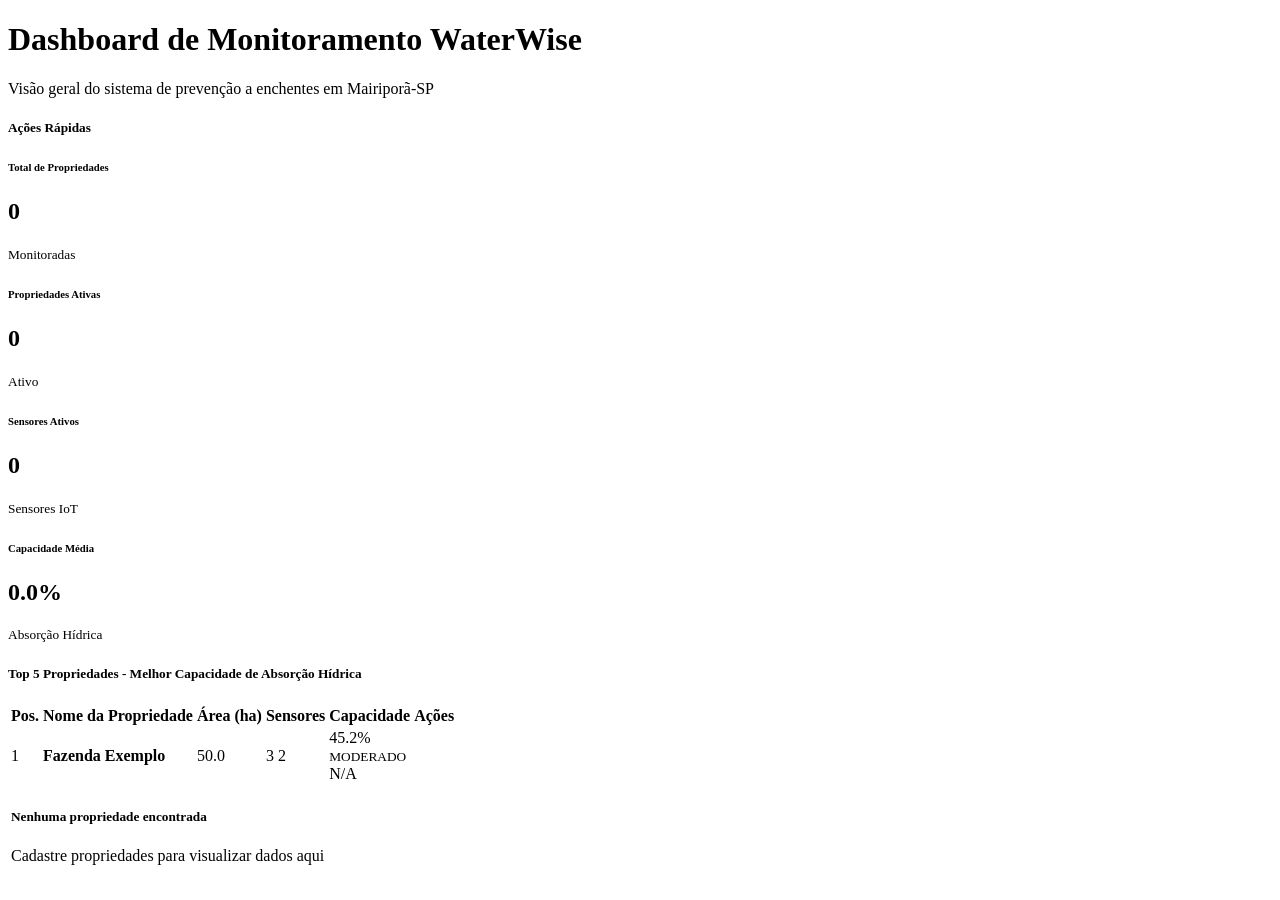
==== commit 14597400: "update 4" ====
--- a/waterwise/src/main/resources/templates/dashboard/index.html
+++ b/waterwise/src/main/resources/templates/dashboard/index.html
@@ -9,8 +9,8 @@
 
 <div layout:fragment="content">
     <!-- Page Header -->
-    <div class="row mb-4">
-        <div class="col">
+    <div class="d-flex justify-content-between mb-4">
+        <div>
             <h1 class="h2 text-primary">
                 <i class="bi bi-speedometer2 me-2"></i>
                 <span th:text="#{dashboard.titulo}">Dashboard de Monitoramento WaterWise</span>
@@ -18,6 +18,37 @@
             <p class="text-muted" th:text="#{dashboard.descricao}">
                 Visão geral do sistema de prevenção a enchentes em Mairiporã-SP
             </p>
+        </div>
+        
+        <!-- Ações Rápidas -->
+        <div>
+            <div class="col-auto">
+                <div class="card border-0 shadow-sm">
+                    <div class="card-header bg-white border-0">
+                        <h5 class="card-title mb-0 text-primary">
+                            <i class="bi bi-lightning text-warning me-2"></i>
+                            <span th:text="#{dashboard.acoes.rapidas}">Ações Rápidas</span>
+                        </h5>
+                    </div>
+                    <div class="card-body">
+                        <div class="row g-3">
+                            
+                            <div class="col-auto">
+                                <a th:href="@{/admin/propriedades/novo}" class="btn btn-success">
+                                    <i class="bi bi-plus-circle me-1"></i>
+                                    <span th:text="#{propriedades.nova}"></span>
+                                </a>
+                            </div>
+                            <div class="col-auto">
+                                <a th:href="@{/admin/propriedades}" class="btn btn-primary">
+                                    <i class="bi bi-list me-1"></i>
+                                    <span th:text="#{propriedades.listar}"></span>
+                                </a>
+                            </div>
+                        </div>
+                    </div>
+                </div>
+            </div>
         </div>
     </div>
 
@@ -117,8 +148,6 @@
                                     <div>
                                         <strong th:text="${prop.nomePropriedade}">Fazenda Exemplo</strong>
                                         <br>
-                                        <small class="text-muted" th:text="${prop.tipoSolo}" th:if="${prop.tipoSolo}">Latossolo</small>
-                                        <small class="text-muted" th:text="#{msg.nao.informado}" th:if="!${prop.tipoSolo}">Latossolo</small>
                                     </div>
                                 </td>
                                 <td class="text-center">
@@ -133,7 +162,8 @@
                                         <span class="text-success fw-bold"
                                               th:text="|${#numbers.formatDecimal(prop.nivelDegradacao.capacidadeAbsorcaoPercentual, 1, 1)}%|">45.2%</span>
                                         <br>
-                                        <small class="text-muted" th:text="${prop.nivelDegradacao.codigoDegradacao ?: 'N/A'}">MODERADO</small>
+                                        <small class="text-muted" th:text="#{__${#strings.toLowerCase('nivel.' + (prop.nivelDegradacao.codigoDegradacao ?: 'moderado'))}__}">MODERADO</small>
+                                        <!-- <small class="text-muted" th:text="${prop.nivelDegradacao.codigoDegradacao ?: 'N/A'}">MODERADO</small> -->
                                     </div>
                                     <span th:unless="${prop.nivelDegradacao?.capacidadeAbsorcaoPercentual != null}" class="text-muted">N/A</span>
                                 </td>
@@ -159,60 +189,6 @@
         </div>
 
     </div>
-
-    <!-- Ações Rápidas -->
-    <!-- <div class="row">
-        <div class="col-12">
-            <div class="card border-0 shadow-sm">
-                <div class="card-header bg-white border-0">
-                    <h5 class="card-title mb-0 text-primary">
-                        <i class="bi bi-lightning text-warning me-2"></i>
-                        <span th:text="#{dashboard.acoes.rapidas}">Ações Rápidas</span>
-                    </h5>
-                </div>
-                <div class="card-body">
-                    <div class="row g-3">
-                        <div class="col-lg-3 col-md-6">
-                            <a th:href="@{/admin/propriedades/novo}" class="btn btn-success w-100 py-3">
-                                <i class="bi bi-plus-circle me-2"></i>
-                                <div>
-                                    <span th:text="#{propriedades.nova}">Nova Propriedade Rural</span>
-                                    <br><small th:text="#{propriedades.gerenciamento}">Gerenciamento de propriedades rurais monitoradas</small>
-                                </div>
-                            </a>
-                        </div>
-                        <div class="col-lg-3 col-md-6">
-                            <a th:href="@{/admin/propriedades}" class="btn btn-primary w-100 py-3">
-                                <i class="bi bi-list me-2"></i>
-                                <div>
-                                    Listar Propriedades
-                                    <br><small th:text="#{propriedades.titulo}">Lista de Propriedades Rurais</small>
-                                </div>
-                            </a>
-                        </div>
-                        <div class="col-lg-3 col-md-6">
-                            <a th:href="@{/admin/relatorio-ia}" class="btn btn-info w-100 py-3">
-                                <i class="bi bi-robot me-2"></i>
-                                <div>
-                                    <span th:text="#{nav.relatorio.ia}">Relatório de IA</span>
-                                    <br><small th:text="#{ia.descricao}">Análises automáticas para otimização da retenção hídrica</small>
-                                </div>
-                            </a>
-                        </div>
-                        <div class="col-lg-3 col-md-6">
-                            <a th:href="@{/admin/propriedades/regiao/mairipora}" class="btn btn-outline-secondary w-100 py-3">
-                                <i class="bi bi-map me-2"></i>
-                                <div>
-                                    <span th:text="#{nav.regiao.mairipora}">Região de Mairiporã</span>
-                                    <br><small th:text="#{dashboard.sistema.propriedades.monitoradas.regiao}">Propriedades monitoradas na região</small>
-                                </div>
-                            </a>
-                        </div>
-                    </div>
-                </div>
-            </div>
-        </div>
-    </div> -->
 </div>
 
 </html>
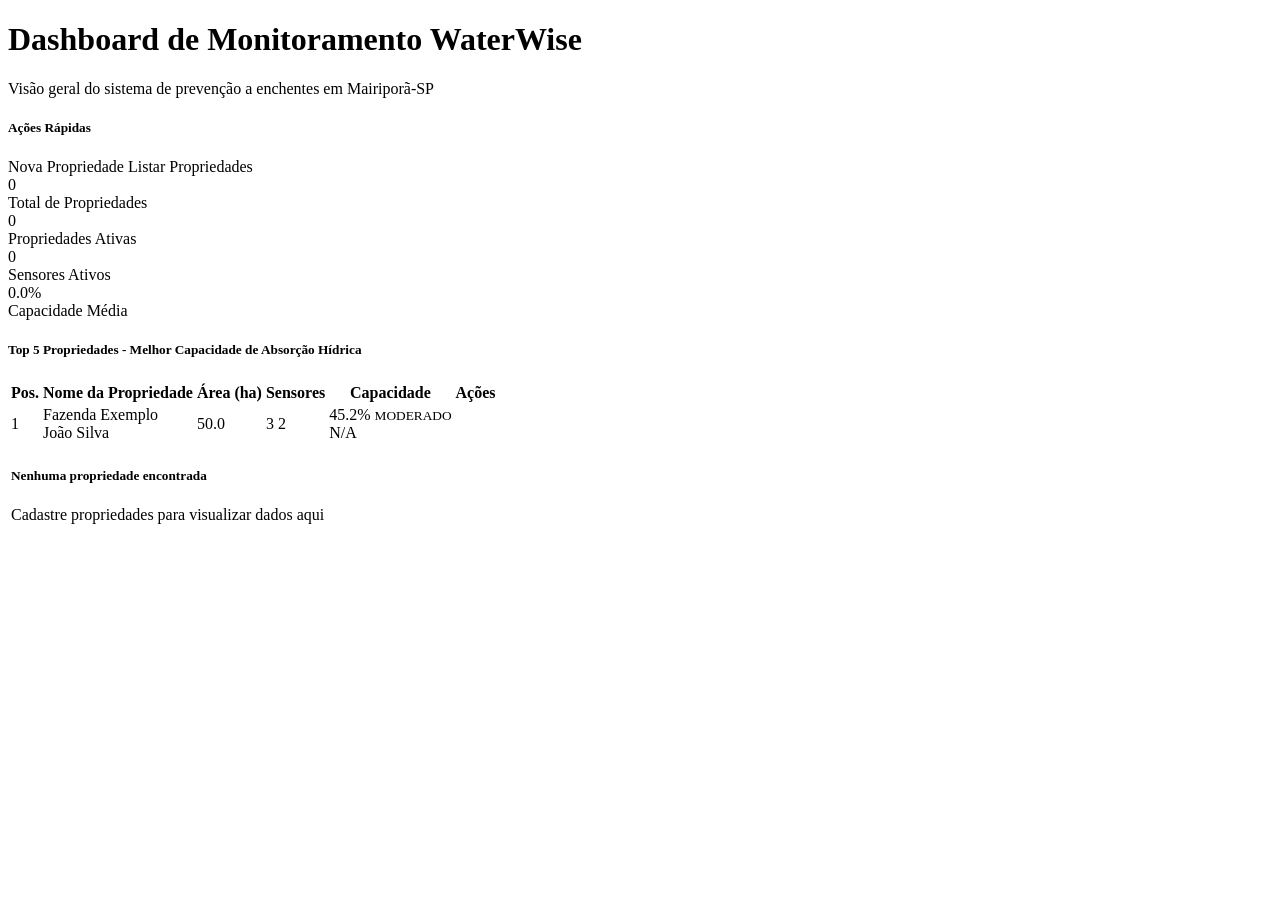
==== commit 36746c87: "update 6" ====
--- a/waterwise/src/main/resources/templates/dashboard/index.html
+++ b/waterwise/src/main/resources/templates/dashboard/index.html
@@ -5,190 +5,271 @@
 
 <head>
     <title th:text="#{nav.dashboard}">Dashboard</title>
+    <link th:href="@{/css/templates-css/dashboard-index.css}" rel="stylesheet" layout:fragment="page-css">
 </head>
 
 <div layout:fragment="content">
     <!-- Page Header -->
-    <div class="d-flex justify-content-between mb-4">
-        <div>
-            <h1 class="h2 text-primary">
-                <i class="bi bi-speedometer2 me-2"></i>
-                <span th:text="#{dashboard.titulo}">Dashboard de Monitoramento WaterWise</span>
-            </h1>
-            <p class="text-muted" th:text="#{dashboard.descricao}">
-                Visão geral do sistema de prevenção a enchentes em Mairiporã-SP
-            </p>
-        </div>
-        
-        <!-- Ações Rápidas -->
-        <div>
-            <div class="col-auto">
-                <div class="card border-0 shadow-sm">
-                    <div class="card-header bg-white border-0">
-                        <h5 class="card-title mb-0 text-primary">
-                            <i class="bi bi-lightning text-warning me-2"></i>
-                            <span th:text="#{dashboard.acoes.rapidas}">Ações Rápidas</span>
-                        </h5>
-                    </div>
-                    <div class="card-body">
-                        <div class="row g-3">
-                            
-                            <div class="col-auto">
-                                <a th:href="@{/admin/propriedades/novo}" class="btn btn-success">
-                                    <i class="bi bi-plus-circle me-1"></i>
-                                    <span th:text="#{propriedades.nova}"></span>
-                                </a>
-                            </div>
-                            <div class="col-auto">
-                                <a th:href="@{/admin/propriedades}" class="btn btn-primary">
-                                    <i class="bi bi-list me-1"></i>
-                                    <span th:text="#{propriedades.listar}"></span>
-                                </a>
-                            </div>
-                        </div>
-                    </div>
+    <div class="page-header">
+        <div class="d-flex justify-content-between align-items-start flex-wrap gap-3">
+            <div>
+                <h1 class="page-title">
+                    <i class="bi bi-speedometer2 page-title-icon"></i>
+                    <span th:text="#{dashboard.titulo}">Dashboard de Monitoramento WaterWise</span>
+                </h1>
+                <p class="page-description" th:text="#{dashboard.descricao}">
+                    Visão geral do sistema de prevenção a enchentes em Mairiporã-SP
+                </p>
+            </div>
+            
+            <!-- Ações Rápidas -->
+            <div class="quick-actions-card">
+                <h5 class="quick-actions-title">
+                    <i class="bi bi-lightning quick-actions-icon"></i>
+                    <span th:text="#{dashboard.acoes.rapidas}">Ações Rápidas</span>
+                </h5>
+                <div class="quick-actions-buttons">
+                    <a th:href="@{/admin/propriedades/novo}" class="quick-action-btn">
+                        <i class="bi bi-plus-circle"></i>
+                        <span th:text="#{propriedades.nova}">Nova Propriedade</span>
+                    </a>
+                    <a th:href="@{/admin/propriedades}" class="quick-action-btn btn-outline">
+                        <i class="bi bi-list"></i>
+                        <span th:text="#{propriedades.listar}">Listar Propriedades</span>
+                    </a>
                 </div>
             </div>
         </div>
     </div>
 
     <!-- Cards de Estatísticas Principais -->
-    <div class="row mb-4">
-        <div class="col-lg-3 col-md-6 mb-3">
-            <div class="card border-0 bg-primary text-white">
-                <div class="card-body">
-                    <div class="d-flex justify-content-between align-items-center">
-                        <div>
-                            <h6 class="card-title text-white-50 mb-1" th:text="#{dashboard.total.propriedades}">Total de Propriedades</h6>
-                            <h2 class="display-6 mb-0 fw-bold" th:text="${estatisticas.totalPropriedades ?: 0}">0</h2>
-                            <small class="text-white-50" th:text="#{dashboard.monitoradas}">Monitoradas</small>
-                        </div>
-                        <i class="bi bi-geo-alt display-6 text-white opacity-25"></i>
-                    </div>
-                </div>
+    <div class="stats-grid">
+        <div class="stat-card stat-primary animate-stats">
+            <i class="bi bi-geo-alt stat-icon"></i>
+            <div class="stat-value" th:text="${estatisticas.totalPropriedades ?: 0}">0</div>
+            <div class="stat-label" th:text="#{dashboard.total.propriedades}">Total de Propriedades</div>
+        </div>
+
+        <div class="stat-card stat-success animate-stats">
+            <i class="bi bi-check-circle stat-icon"></i>
+            <div class="stat-value" th:text="${estatisticas.propriedadesAtivas ?: 0}">0</div>
+            <div class="stat-label" th:text="#{dashboard.propriedades.ativas}">Propriedades Ativas</div>
+        </div>
+
+        <div class="stat-card stat-info animate-stats">
+            <i class="bi bi-cpu stat-icon"></i>
+            <div class="stat-value" th:text="${estatisticas.sensoresAtivos ?: 0}">0</div>
+            <div class="stat-label" th:text="#{dashboard.sensores.ativos}">Sensores Ativos</div>
+        </div>
+
+        <div class="stat-card stat-warning animate-stats">
+            <i class="bi bi-droplet-half stat-icon"></i>
+            <div class="stat-value"
+                th:text="|${#numbers.formatDecimal(estatisticas.capacidadeAbsorcaoMedia ?: 0, 1, 1)}%|">0.0%</div>
+            <div class="stat-label" th:text="#{dashboard.capacidade.media}">Capacidade Média</div>
+        </div>
+    </div>
+
+    <!-- Top 5 Propriedades -->
+    <div class="main-section animate-table">
+        <div class="section-header">
+            <h5 class="section-title">
+                <i class="bi bi-trophy section-icon"></i>
+                <span th:text="#{dashboard.top5.propriedades}">Top 5 Propriedades - Melhor Capacidade de Absorção Hídrica</span>
+            </h5>
+        </div>
+        <div class="section-body">
+            <div class="table-responsive">
+                <table class="table table-modern">
+                    <thead>
+                    <tr>
+                        <th class="text-center">Pos.</th>
+                        <th th:text="#{propriedades.nome}">Nome da Propriedade</th>
+                        <th class="text-center" th:text="#{propriedades.area.ha}">Área (ha)</th>
+                        <th class="text-center" th:text="#{propriedades.sensores}">Sensores</th>
+                        <th class="text-center" th:text="#{capacidade}">Capacidade</th>
+                        <th class="text-center" th:text="#{propriedades.acoes}">Ações</th>
+                    </tr>
+                    </thead>
+                    <tbody>
+                    <tr th:each="prop, iter : ${propriedades}">
+                        <td class="text-center">
+                            <span class="badge-position" th:text="${iter.index + 1}">1</span>
+                        </td>
+                        <td>
+                            <div class="property-info">
+                                <div class="property-name" th:text="${prop.nomePropriedade}">Fazenda Exemplo</div>
+                                <div class="property-details" th:text="${prop.produtor?.nomeCompleto ?: 'Proprietário não informado'}">João Silva</div>
+                            </div>
+                        </td>
+                        <td class="text-center">
+                            <span class="fw-bold" th:text="${#numbers.formatDecimal(prop.areaHectares ?: 0, 1, 1)}">50.0</span>
+                        </td>
+                        <td class="text-center">
+                            <span class="badge badge-sensors" th:text="${prop.totalSensores ?: 0}">3</span>
+                            <span class="badge badge-sensors active" th:text="${prop.sensoresAtivos ?: 0}">2</span>
+                        </td>
+                        <td class="text-center">
+                            <div th:if="${prop.nivelDegradacao?.capacidadeAbsorcaoPercentual != null}" class="capacity-indicator">
+                                <span class="capacity-value"
+                                      th:text="|${#numbers.formatDecimal(prop.nivelDegradacao.capacidadeAbsorcaoPercentual, 1, 1)}%|">45.2%</span>
+                                <small class="capacity-level" th:text="#{__${#strings.toLowerCase('nivel.' + (prop.nivelDegradacao.codigoDegradacao ?: 'moderado'))}__}">MODERADO</small>
+                            </div>
+                            <span th:unless="${prop.nivelDegradacao?.capacidadeAbsorcaoPercentual != null}" class="text-muted">N/A</span>
+                        </td>
+                        <td class="text-center">
+                            <a th:href="@{/admin/propriedades/{id}(id=${prop.idPropriedade})}"
+                               class="action-btn" title="Ver detalhes">
+                                <i class="bi bi-eye"></i>
+                            </a>
+                        </td>
+                    </tr>
+                    <tr th:if="${#lists.isEmpty(propriedades)}">
+                        <td colspan="6" class="empty-state">
+                            <i class="bi bi-inbox empty-state-icon"></i>
+                            <h5 class="empty-state-title">Nenhuma propriedade encontrada</h5>
+                            <p class="empty-state-text">Cadastre propriedades para visualizar dados aqui</p>
+                        </td>
+                    </tr>
+                    </tbody>
+                </table>
             </div>
         </div>
-
-        <div class="col-lg-3 col-md-6 mb-3">
-            <div class="card border-0 bg-success text-white">
-                <div class="card-body">
-                    <div class="d-flex justify-content-between align-items-center">
-                        <div>
-                            <h6 class="card-title text-white-50 mb-1" th:text="#{dashboard.propriedades.ativas}">Propriedades Ativas</h6>
-                            <h2 class="display-6 mb-0 fw-bold" th:text="${estatisticas.propriedadesAtivas ?: 0}">0</h2>
-                            <small class="text-white-50" th:text="#{dashboard.ativo}">Ativo</small>
-                        </div>
-                        <i class="bi bi-check-circle display-6 text-white opacity-25"></i>
-                    </div>
-                </div>
-            </div>
-        </div>
-
-        <div class="col-lg-3 col-md-6 mb-3">
-            <div class="card border-0 bg-info text-white">
-                <div class="card-body">
-                    <div class="d-flex justify-content-between align-items-center">
-                        <div>
-                            <h6 class="card-title text-white-50 mb-1" th:text="#{dashboard.sensores.ativos}">Sensores Ativos</h6>
-                            <h2 class="display-6 mb-0 fw-bold" th:text="${estatisticas.sensoresAtivos ?: 0}">0</h2>
-                            <small class="text-white-50" th:text="#{dashboard.sensores.iot}">Sensores IoT</small>
-                        </div>
-                        <i class="bi bi-cpu display-6 text-white opacity-25"></i>
-                    </div>
-                </div>
-            </div>
-        </div>
-
-        <div class="col-lg-3 col-md-6 mb-3">
-            <div class="card border-0 bg-warning text-white">
-                <div class="card-body">
-                    <div class="d-flex justify-content-between align-items-center">
-                        <div>
-                            <h6 class="card-title text-white-50 mb-1" th:text="#{dashboard.capacidade.media}">Capacidade Média</h6>
-                            <h2 class="display-6 mb-0 fw-bold"
-                                th:text="|${#numbers.formatDecimal(estatisticas.capacidadeAbsorcaoMedia ?: 0, 1, 1)}%|">0.0%</h2>
-                            <small class="text-white-50" th:text="#{dashboard.absorcao.hidrica}">Absorção Hídrica</small>
-                        </div>
-                        <i class="bi bi-droplet-half display-6 text-white opacity-25"></i>
-                    </div>
-                </div>
-            </div>
-        </div>
-    </div>
-
-    <!-- Top 5 Propriedades -->
-    <div class="row">
-        <div class="mb-4">
-            <div class="card border-0 shadow-sm">
-                <div class="card-header bg-white border-0 pb-0">
-                    <h5 class="card-title mb-0 text-primary">
-                        <i class="bi bi-trophy text-warning me-2"></i>
-                        <span th:text="#{dashboard.top5.propriedades}">Top 5 Propriedades - Melhor Capacidade de Absorção Hídrica</span>
-                    </h5>
-                </div>
-                <div class="card-body">
-                    <div class="table-responsive">
-                        <table class="table table-hover align-middle">
-                            <thead class="table-light">
-                            <tr>
-                                <th class="text-center">Pos.</th>
-                                <th th:text="#{propriedades.nome}">Nome da Propriedade</th>
-                                <th class="text-center" th:text="#{propriedades.area.ha}">Área (ha)</th>
-                                <th class="text-center" th:text="#{propriedades.sensores}">Sensores</th>
-                                <th class="text-center" th:text="#{capacidade}">Capacidade</th>
-                                <th class="text-center" th:text="#{propriedades.acoes}">Ações</th>
-                            </tr>
-                            </thead>
-                            <tbody>
-                            <tr th:each="prop, iter : ${propriedades}">
-                                <td class="text-center">
-                                    <span class="badge bg-warning text-dark fw-bold" th:text="${iter.index + 1}">1</span>
-                                </td>
-                                <td>
-                                    <div>
-                                        <strong th:text="${prop.nomePropriedade}">Fazenda Exemplo</strong>
-                                        <br>
-                                    </div>
-                                </td>
-                                <td class="text-center">
-                                    <span class="fw-bold" th:text="${#numbers.formatDecimal(prop.areaHectares ?: 0, 1, 1)}">50.0</span>
-                                </td>
-                                <td class="text-center">
-                                    <span class="badge bg-info" th:text="${prop.totalSensores ?: 0}">3</span>
-                                    <span class="badge bg-success ms-1" th:text="${prop.sensoresAtivos ?: 0}">2</span>
-                                </td>
-                                <td class="text-center">
-                                    <div th:if="${prop.nivelDegradacao?.capacidadeAbsorcaoPercentual != null}">
-                                        <span class="text-success fw-bold"
-                                              th:text="|${#numbers.formatDecimal(prop.nivelDegradacao.capacidadeAbsorcaoPercentual, 1, 1)}%|">45.2%</span>
-                                        <br>
-                                        <small class="text-muted" th:text="#{__${#strings.toLowerCase('nivel.' + (prop.nivelDegradacao.codigoDegradacao ?: 'moderado'))}__}">MODERADO</small>
-                                        <!-- <small class="text-muted" th:text="${prop.nivelDegradacao.codigoDegradacao ?: 'N/A'}">MODERADO</small> -->
-                                    </div>
-                                    <span th:unless="${prop.nivelDegradacao?.capacidadeAbsorcaoPercentual != null}" class="text-muted">N/A</span>
-                                </td>
-                                <td class="text-center">
-                                    <a th:href="@{/admin/propriedades/{id}(id=${prop.idPropriedade})}"
-                                       class="btn btn-sm btn-outline-primary" title="Ver">
-                                        <i class="bi bi-eye"></i>
-                                    </a>
-                                </td>
-                            </tr>
-                            <tr th:if="${#lists.isEmpty(propriedades)}">
-                                <td colspan="6" class="text-center text-muted py-5">
-                                    <i class="bi bi-inbox display-1 d-block mb-3 opacity-25"></i>
-                                    <h5 class="text-muted">Nenhuma propriedade encontrada</h5>
-                                    <p class="mb-0">Cadastre propriedades para visualizar dados aqui</p>
-                                </td>
-                            </tr>
-                            </tbody>
-                        </table>
-                    </div>
-                </div>
-            </div>
-        </div>
-
     </div>
 </div>
 
+<th:block layout:fragment="page-scripts">
+<script>
+    document.addEventListener('DOMContentLoaded', function() {
+        // Animação dos cards de estatísticas
+        const statCards = document.querySelectorAll('.animate-stats');
+        statCards.forEach((card, index) => {
+            setTimeout(() => {
+                card.style.opacity = '0';
+                card.style.transform = 'translateY(20px)';
+                card.style.transition = 'all 0.6s ease-out';
+                
+                setTimeout(() => {
+                    card.style.opacity = '1';
+                    card.style.transform = 'translateY(0)';
+                }, 100);
+            }, index * 100);
+        });
+        
+        // Animação da tabela
+        const table = document.querySelector('.animate-table');
+        if (table) {
+            setTimeout(() => {
+                table.style.opacity = '0';
+                table.style.transform = 'translateX(-20px)';
+                table.style.transition = 'all 0.6s ease-out';
+                
+                setTimeout(() => {
+                    table.style.opacity = '1';
+                    table.style.transform = 'translateX(0)';
+                }, 50);
+            }, 500);
+        }
+        
+        // Animação de contagem nos valores
+        const statValues = document.querySelectorAll('.stat-value');
+        statValues.forEach(valueElement => {
+            const finalValue = parseInt(valueElement.textContent) || 0;
+            if (finalValue > 0) {
+                let currentValue = 0;
+                const increment = Math.ceil(finalValue / 30);
+                const timer = setInterval(() => {
+                    currentValue += increment;
+                    if (currentValue >= finalValue) {
+                        currentValue = finalValue;
+                        clearInterval(timer);
+                    }
+                    
+                    if (valueElement.textContent.includes('%')) {
+                        valueElement.textContent = currentValue + '%';
+                    } else {
+                        valueElement.textContent = currentValue;
+                    }
+                }, 50);
+            }
+        });
+        
+        // Hover effect nos cards
+        const cards = document.querySelectorAll('.stat-card');
+        cards.forEach(card => {
+            card.addEventListener('mouseenter', function() {
+                this.style.transform = 'translateY(-4px) scale(1.02)';
+                this.style.boxShadow = '0 12px 30px rgba(0, 0, 0, 0.3)';
+            });
+            
+            card.addEventListener('mouseleave', function() {
+                this.style.transform = 'translateY(0) scale(1)';
+                this.style.boxShadow = '';
+            });
+        });
+        
+        // Tooltip para badges de sensores
+        const sensorBadges = document.querySelectorAll('.badge-sensors');
+        sensorBadges.forEach(badge => {
+            if (badge.classList.contains('active')) {
+                badge.title = 'Sensores Ativos';
+            } else {
+                badge.title = 'Total de Sensores';
+            }
+        });
+        
+        // Adicionar indicadores de tendência (simulado)
+        const capacityValues = document.querySelectorAll('.capacity-value');
+        capacityValues.forEach(value => {
+            const percentage = parseFloat(value.textContent);
+            if (percentage >= 70) {
+                value.classList.add('success-indicator');
+            } else if (percentage >= 40) {
+                value.classList.add('warning-indicator');
+            } else {
+                value.classList.add('danger-indicator');
+            }
+        });
+        
+        // Auto-refresh de dados a cada 5 minutos (simulado)
+        setInterval(() => {
+            console.log('🔄 Auto-refresh de dados do dashboard');
+            // Aqui você adicionaria a lógica real de refresh
+        }, 300000); // 5 minutos
+        
+        // Indicar carregamento dos cards
+        statCards.forEach(card => {
+            card.addEventListener('click', function() {
+                const originalContent = this.innerHTML;
+                this.innerHTML = '<div class="loading-skeleton"></div>';
+                
+                setTimeout(() => {
+                    this.innerHTML = originalContent;
+                }, 1000);
+            });
+        });
+    });
+    
+    // Função para atualizar dados em tempo real (exemplo)
+    function updateDashboardData() {
+        const statValues = document.querySelectorAll('.stat-value');
+        statValues.forEach(value => {
+            // Simular pequenas variações nos dados
+            const currentValue = parseInt(value.textContent) || 0;
+            const variation = Math.floor(Math.random() * 3) - 1; // -1, 0, ou 1
+            const newValue = Math.max(0, currentValue + variation);
+            
+            if (value.textContent.includes('%')) {
+                value.textContent = Math.min(100, newValue) + '%';
+            } else {
+                value.textContent = newValue;
+            }
+        });
+    }
+    
+    // Simular atualizações ocasionais
+    setInterval(updateDashboardData, 30000); // A cada 30 segundos
+</script>
+</th:block>
+
 </html>
